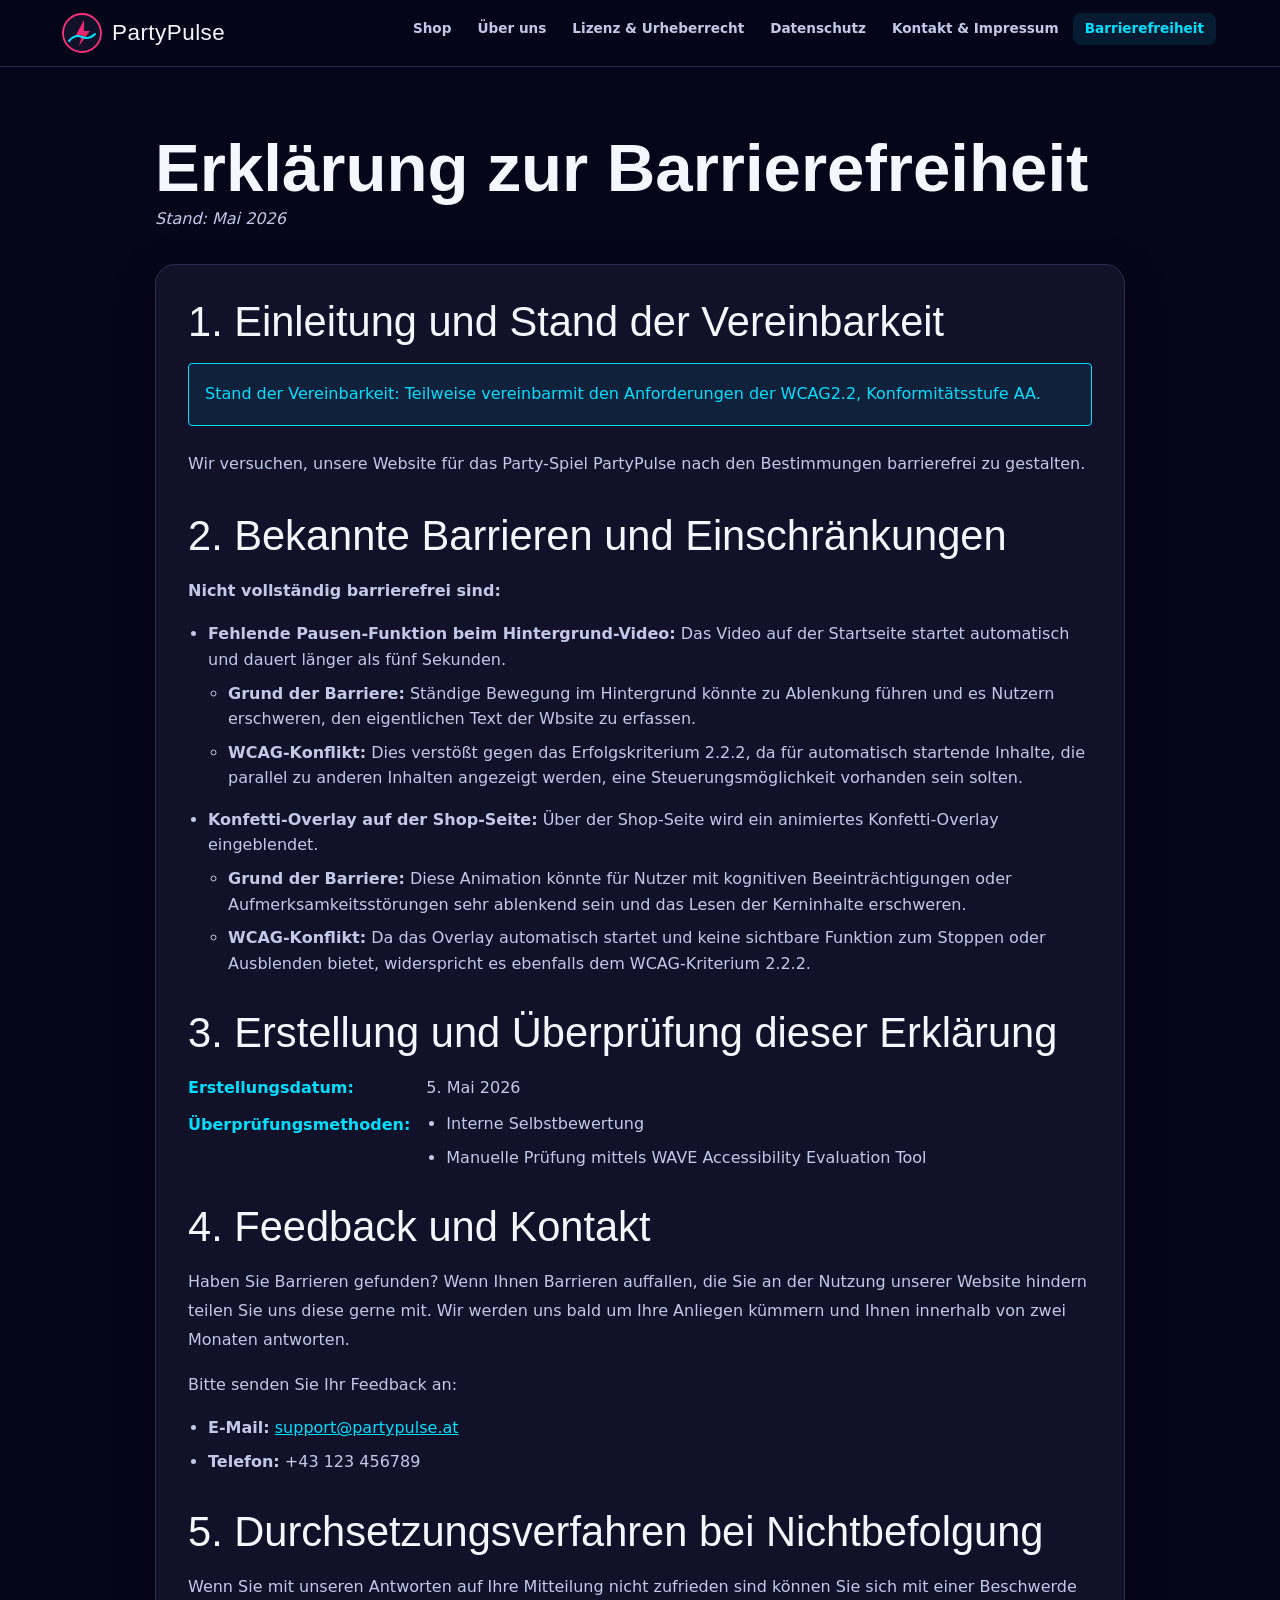
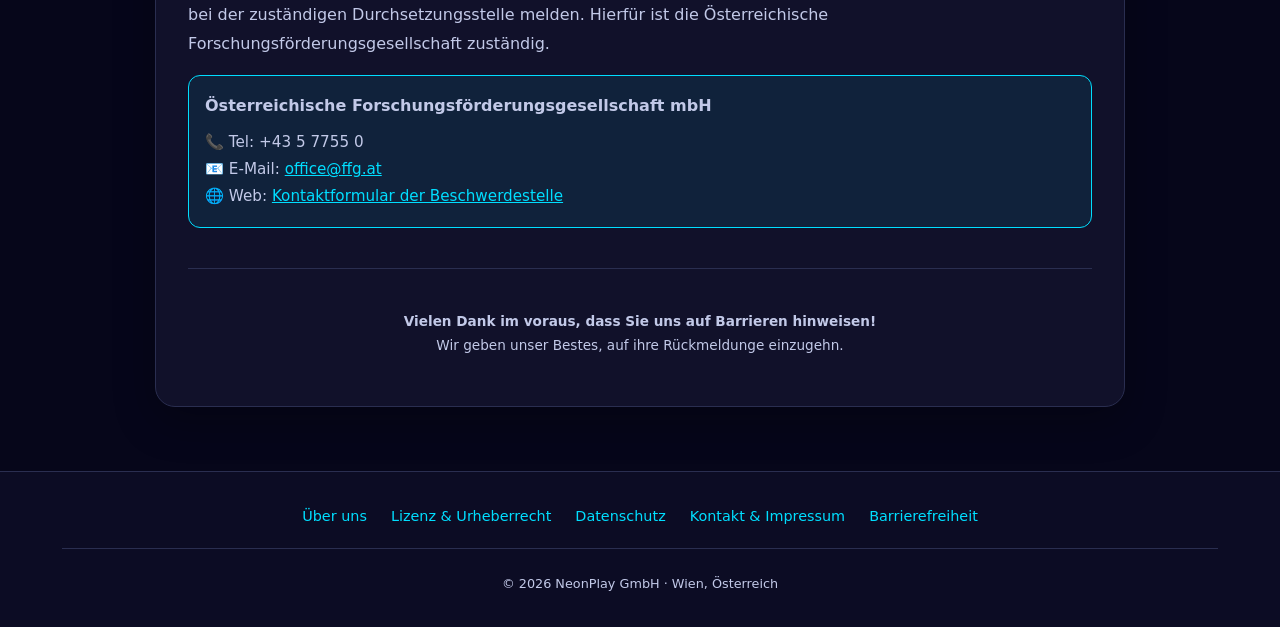
==== accessibility.html @ 3c129434 "ganze website fertig vorerst" ====
<!DOCTYPE html>
<html lang="de">

<head>
    <meta charset="UTF-8">
    <meta name="viewport" content="width=device-width, initial-scale=1.0, user-scalable=yes">
    <meta name="description"
        content="PartyPulse - Das ultimative digitale Party-Spiel für 2-10 Spieler. Quiz, Challenges, Mini-Games.">
    <title>Barrierefreiheit - PartyPulse</title>

    <link rel="stylesheet" href="style.css">
 </head>

<body class="professional">
  
    <header class="site-header">
        <div class="hdr">
            <a href="index.html" class="logo" aria-label="PartyPulse Startseite">
                <svg width="40" height="40" viewBox="0 0 40 40" fill="none" xmlns="http://www.w3.org/2000/svg"
                    aria-hidden="true">
                    <defs>
                        <linearGradient id="lg1" x1="0%" y1="0%" x2="100%" y2="100%">
                            <stop offset="0%" stop-color="#ff2f7a" />
                            <stop offset="100%" stop-color="#c71f5a" />
                        </linearGradient>
                    </defs>
                    <circle cx="20" cy="20" r="19" fill="#11112a" stroke="#ff2f7a" stroke-width="1.8" />
                    <path d="M22 7 L14 22 H20 L17 33 L28 18 H22 Z" fill="url(#lg1)" />
                    <path d="M7 28 Q13 21 20 24 Q27 27 33 21" stroke="#00deff" stroke-width="2" fill="none"
                        stroke-linecap="round" stroke-linejoin="round" />
                </svg>
                <span class="logo-wm">PartyPulse</span>
            </a>

            <button class="menu-btn" id="menuBtn" aria-expanded="false" aria-controls="mainNav"
                aria-label="Navigationsmenü öffnen/schließen">
                <svg width="22" height="22" viewBox="0 0 22 22" fill="none" xmlns="http://www.w3.org/2000/svg"
                    aria-hidden="true">
                    <rect y="3.5" width="22" height="2.4" rx="1.2" fill="currentColor" />
                    <rect y="9.8" width="22" height="2.4" rx="1.2" fill="currentColor" />
                    <rect y="16.1" width="22" height="2.4" rx="1.2" fill="currentColor" />
                </svg>
            </button>

            <nav class="main-nav" id="mainNav" aria-label="Hauptnavigation">
                <ul class="nav-list" role="list">
                    <li><a class="nav-link" href="index.html">Shop</a></li>
                    <li><a class="nav-link" href="about.html">Über uns</a></li>
                    <li><a class="nav-link" href="license.html">Lizenz & Urheberrecht</a></li>
                    <li><a class="nav-link" href="privacy.html">Datenschutz</a></li>
                    <li><a class="nav-link" href="contact.html">Kontakt & Impressum</a></li>
                    <li><a class="nav-link active" href="accessibility.html" aria-current="page">Barrierefreiheit</a></li>
                    </li>
                    <li></li>

                </ul>
            </nav>
        </div>
    </header>

    <main id="main" tabindex="-1">
        <article aria-label="Barrierefreiheitserklärung gemäß Web-Zugänglichkeits-Gesetz">
            <div class="wrap sec">
                <h1>Erklärung zur Barrierefreiheit</h1>
                <p><em>Stand: Mai 2026</em></p>

                <div class="card lp" style="margin-top:32px; padding: 32px;">

                    <h2 style="margin-top:0; margin-bottom: 16px;">1. Einleitung und Stand der
                        Vereinbarkeit</h2>
                    <div class="info-alert" style="margin-bottom: 24px; border-radius: 4px;">
                        Stand der Vereinbarkeit: Teilweise vereinbarmit den Anforderungen der WCAG2.2, Konformitätsstufe
                        AA.
                    </div>
                    <p>Wir versuchen, unsere Website für das Party-Spiel PartyPulse nach den
                        Bestimmungen barrierefrei zu gestalten.</p>

                    <h2 style="margin-top: 32px; margin-bottom: 16px;">2. Bekannte Barrieren und
                        Einschränkungen</h2>
                    <p><strong>Nicht vollständig barrierefrei sind:</strong></p>
                    <ul style="margin-left: 20px;">
                        <li style="margin-bottom: 16px;">
                            <strong>Fehlende Pausen-Funktion beim Hintergrund-Video:</strong> Das Video auf der
                            Startseite startet automatisch und dauert länger als fünf Sekunden.
                            <ul style="margin-top: 8px;">
                                <li><strong>Grund der Barriere:</strong> Ständige Bewegung im Hintergrund könnte zu Ablenkung führen und es Nutzern erschweren, 
                                    den eigentlichen Text der Wbsite zu erfassen.</li>
                                <li><strong>WCAG-Konflikt:</strong> Dies verstößt gegen das Erfolgskriterium 2.2.2, 
                                    da für automatisch startende Inhalte, die parallel zu
                                    anderen Inhalten angezeigt werden, eine Steuerungsmöglichkeit vorhanden
                                    sein solten.</li>
                            </ul>
                        </li>
                        <li style="margin-bottom: 8px;">
                            <strong>Konfetti-Overlay auf der Shop-Seite:</strong> Über der Shop-Seite wird ein
                            animiertes Konfetti-Overlay eingeblendet.
                            <ul style="margin-top: 8px;">
                                    <li><strong>Grund der Barriere:</strong> Diese Animation könnte für Nutzer mit kognitiven
                                    Beeinträchtigungen oder Aufmerksamkeitsstörungen sehr ablenkend sein und das Lesen
                                    der Kerninhalte erschweren.</li>
                                <li><strong>WCAG-Konflikt:</strong> Da das Overlay automatisch startet und keine
                                    sichtbare Funktion zum Stoppen oder Ausblenden bietet, widerspricht es ebenfalls dem
                                    WCAG-Kriterium 2.2.2.</li>
                            </ul>
                        </li>
                    </ul>

                    <h2 style="margin-top: 32px; margin-bottom: 16px;">3. Erstellung und Überprüfung
                        dieser Erklärung</h2>
                    <dl class="dl-grid" style="margin-top: 16px;">
                        <dt style="font-weight: bold;">Erstellungsdatum:</dt>
                        <dd style="color: var(--muted); margin: 0;">5. Mai 2026</dd>

                        <dt style="font-weight: bold;">Überprüfungsmethoden:</dt>
                        <dd style="margin: 0;">
                            <ul style="margin: 0; padding-left: 20px; color: var(--muted);">
                                <li>Interne Selbstbewertung</li>
                                <li>Manuelle Prüfung mittels WAVE Accessibility Evaluation Tool</li>
                            </ul>
                        </dd>
                    </dl>

                    <h2 style="margin-top: 32px; margin-bottom: 16px;">4. Feedback und Kontakt</h2>
                    <p>Haben Sie Barrieren gefunden? Wenn Ihnen Barrieren auffallen, die Sie an der
                        Nutzung unserer Website hindern teilen Sie uns diese gerne mit. Wir werden uns bald um Ihre
                        Anliegen kümmern und Ihnen innerhalb von zwei Monaten antworten.</p>
                    <p>Bitte senden Sie Ihr Feedback an:</p>
                    <ul style="margin-left: 20px;">
                        <li style="margin-bottom: 8px;"><strong>E-Mail:</strong> <a href="mailto:support@partypulse.at">support@partypulse.at</a></li>
                        <li style="margin-bottom: 8px;"><strong>Telefon:</strong> +43 123 456789</li>
                    </ul>

                    <h2 style="margin-top: 32px; margin-bottom: 16px;">5. Durchsetzungsverfahren bei
                        Nichtbefolgung</h2>
                    <p>Wenn Sie mit unseren Antworten auf Ihre Mitteilung nicht zufrieden sind können Sie sich mit
                        einer Beschwerde bei der zuständigen Durchsetzungsstelle melden. Hierfür ist die
                        Österreichische Forschungsförderungsgesellschaft zuständig.</p>

                    <div class="info-alert" style="margin: 16px 0; border-radius: var(--r);">
                        <p style="margin: 0;"><strong>Österreichische Forschungsförderungsgesellschaft mbH</strong></p>
                        <p style="margin: 8px 0 0 0; color: var(--muted); font-size: .95rem;">
                            📞 Tel: +43 5 7755 0<br>
                            📧 E-Mail: <a href="mailto:office@ffg.at">office@ffg.at</a><br>
                            🌐 Web: <a href="https://www.ffg.at/barrierefreiheit/beschwerdestelle" target="_blank"
                                rel="noopener">Kontaktformular der
                                Beschwerdestelle</a>
                        </p>
                    </div>

                    <hr class="div" style="border: 0; border-top: 1px solid var(--border); margin: 40px 0;">
                    <p style="color: var(--muted); font-size: .85rem; text-align: center;">
                        <strong>Vielen Dank im voraus, dass Sie uns auf Barrieren hinweisen!</strong><br>
                        Wir geben unser Bestes, auf ihre Rückmeldunge einzugehn.
                    </p>

                </div>
            </div>
        </article>
    </main>

<footer role="contentinfo">
        <div class="foot">
            <div class="foot-links"
                style="display: flex; flex-wrap: wrap; gap: 24px; margin-bottom: 24px; justify-content: center;">
                <a href="about.html" style="color: var(--cyan); text-decoration: none; font-size: .9rem;">Über uns</a>
                <a href="license.html" style="color: var(--cyan); text-decoration: none; font-size: .9rem;">Lizenz &
                    Urheberrecht</a>
                <a href="privacy.html"
                    style="color: var(--cyan); text-decoration: none; font-size: .9rem;">Datenschutz</a>
                <a href="contact.html" style="color: var(--cyan); text-decoration: none; font-size: .9rem;">Kontakt & Impressum</a>
                <a href="accessibility.html"
                    style="color: var(--cyan); text-decoration: none; font-size: .9rem;">Barrierefreiheit</a>
            </div>
            <div class="foot-bot" style="text-align: center; color: var(--muted); font-size: .8rem;">
                <span>© 2026 NeonPlay GmbH · Wien, Österreich</span>
            </div>
        </div>
    </footer>

    <script src="script.js"></script>
</body>

</html>
---- style.css ----
:root {
  --bg-deep: #06061a;
  --bg-mid: #0c0c24;
  --card: #11112a;
  --border: #2a2e50;
  --pink: #c41d5c;
  --pink-d: #8f1146;
  --cyan: #00deff;
  --lime: #aaff00;
  --yellow: #ffdd00;
  --text: #f5f7ff;
  --muted: #c2c9e8;
  --faint: #606580;
  --r: 12px;
  --rl: 20px;
  --shadow: 0 6px 42px rgba(0,0,0,.45);
  --fh: 'Arial Black', Impact, sans-serif;
  --fb: system-ui, -apple-system, 'Segoe UI', Roboto, Helvetica, Arial, sans-serif;
  --trans: .2s ease;
}

*, *::before, *::after {
  box-sizing: border-box;
  margin: 0;
  padding: 0;
}

html { scroll-behavior: smooth; }

body {
  font-family: var(--fb);
  background: var(--bg-deep);
  color: var(--text);
  line-height: 1.7;
  overflow-x: hidden;
}

/* ================================================================
   WCAG 2.2 - ACCESSIBILITY
   ================================================================ */
.skip-link {
  position: absolute;
  top: -80px;
  left: 16px;
  padding: 10px 22px;
  background: var(--pink);
  color: #fff;
  font-weight: 800;
  font-size: .95rem;
  text-decoration: none;
  border-radius: var(--r);
  z-index: 9999;
  transition: top .2s;
}
.skip-link:focus { top: 14px; }

:focus-visible {
  outline: 3px solid var(--cyan);
  outline-offset: 3px;
  border-radius: 4px;
}

/* ================================================================
   HEADER & NAVIGATION
   ================================================================ */
.site-header {
  position: sticky;
  top: 0;
  z-index: 300;
  background: rgba(6,6,26,.93);
  backdrop-filter: blur(14px);
  -webkit-backdrop-filter: blur(14px);
  border-bottom: 1px solid var(--border);
}
.hdr {
  max-width: 1200px;
  margin: 0 auto;
  padding: 0 22px;
  height: 66px;
  display: flex;
  align-items: center;
  justify-content: space-between;
  gap: 20px;
}
.logo {
  display: flex;
  align-items: center;
  gap: 10px;
  text-decoration: none;
  color: var(--text);
  flex-shrink: 0;
}
.logo-wm {
  font-family: var(--fh);
  font-size: 1.4rem;
  color: var(--text);
  letter-spacing: .5px;
}

.main-nav { flex: 1; }
.nav-list {
  list-style: none;
  display: flex;
  align-items: center;
  align-content: center;
  justify-content: flex-end;
  gap: 2px;
  flex-wrap: wrap;
}
.nav-link {
  display: flex;
  align-items: center;
  gap: 4px;
  padding: 7px 12px;
  color: var(--muted);
  text-decoration: none;
  font-weight: 700;
  font-size: .85rem;
  border-radius: 8px;
  transition: color var(--trans), background var(--trans);
  white-space: nowrap;
  line-height: 1;
  height: 32px;
}
.nav-link:hover { color: var(--text); background: var(--border); }
.nav-link.active { color: var(--cyan); background: rgba(0,222,255,.08); }

.menu-btn {
  display: none;
  background: none;
  border: 1px solid var(--border);
  border-radius: 8px;
  padding: 8px;
  cursor: pointer;
  color: var(--text);
}
@media (max-width: 800px) {
  .menu-btn { display: flex; align-items: center; }
  .main-nav {
    display: none;
    position: absolute;
    top: 66px; left: 0; right: 0;
    background: var(--bg-mid);
    border-bottom: 1px solid var(--border);
    padding: 10px 14px;
    z-index: 299;
  }
  .main-nav.open { display: block; }
  .nav-list { flex-direction: column; align-items: stretch; }
  .nav-link { padding: 12px 14px; font-size: .95rem; }
}

/* ================================================================
   LAYOUT
   ================================================================ */
main { min-height: calc(100vh - 66px); }
.wrap { max-width: 1100px; margin: 0 auto; padding: 0 22px; }
.sec { padding: 64px 0; }
.sec-sm { padding: 40px 0; }

h1 { font-family: var(--fh); font-size: clamp(2.4rem,5.5vw,4.2rem); line-height: 1.1; }
h2 { font-family: var(--fh); font-size: clamp(1.7rem,3.8vw,2.6rem); line-height: 1.2; font-weight: normal;}
h3 { font-family: var(--fh); font-size: clamp(1.2rem,2.8vw,1.7rem); line-height: 1.3; font-weight: normal;}
h4 { font-family: var(--fb); font-size: 1rem; font-weight: 800; }

p { margin-bottom: 1em; color: var(--muted); }
p:last-child { margin-bottom: 0; }
a { color: var(--cyan); }
a:hover { color: var(--pink); }

.eyebrow {
  font-size: .78rem;
  font-weight: 800;
  letter-spacing: .12em;
  text-transform: uppercase;
  color: var(--pink);
  margin-bottom: 12px;
}

.card {
  background: var(--card);
  border: 1px solid var(--border);
  border-radius: var(--rl);
  padding: 28px;
}

.g3 { display: grid; grid-template-columns: repeat(auto-fit,minmax(270px,1fr)); gap: 22px; }
.g2 { display: grid; grid-template-columns: repeat(auto-fit,minmax(300px,1fr)); gap: 28px; }

/* Hero Section */
.hero {
  background: linear-gradient(135deg, var(--bg-deep) 0%, var(--bg-mid) 100%);
  padding: 80px 0;
  text-align: center;
}
.hero-in { max-width: 600px; margin: 0 auto; }
.hero-sub {
  font-size: 1.1rem;
  margin: 20px 0 32px;
  color: var(--text);
}
.hero-btns { display: flex; gap: 16px; justify-content: center; flex-wrap: wrap; }

/* Buttons */
.btn {
  display: inline-flex;
  align-items: center;
  justify-content: center;
  gap: 8px;
  padding: 12px 24px;
  font-family: var(--fb);
  font-weight: 700;
  font-size: .95rem;
  border: none;
  border-radius: var(--r);
  cursor: pointer;
  text-decoration: none;
  transition: all var(--trans);
  white-space: nowrap;
}
.btn-p { background: var(--pink); color: #fff; }
.btn-p:hover { background: var(--pink-d); transform: translateY(-2px); box-shadow: var(--shadow); }
.btn-o { background: transparent; color: var(--text); border: 1px solid rgba(255,255,255,.24); }
.btn-o:hover { background: rgba(255,255,255,.08); color: var(--text); transform: translateY(-2px); box-shadow: 0 8px 24px rgba(0,0,0,.12); }
.btn-lg { padding: 16px 32px; font-size: 1.05rem; }

/* Pricing */
.price-grid {
  display: grid;
  grid-template-columns: repeat(auto-fit, minmax(280px, 1fr));
  gap: 24px;
  margin-top: 40px;
}
.price-card {
  background: var(--card);
  border: 1px solid var(--border);
  border-radius: var(--rl);
  padding: 32px;
  text-align: center;
  position: relative;
}
.price-card.feat { border-color: var(--pink); box-shadow: 0 0 20px rgba(255,47,122,.3); }
.price-name { font-family: var(--fh); font-size: 1.3rem; margin-bottom: 8px; }
.price-amt { font-family: var(--fh); font-size: 2.5rem; font-weight: normal; margin-bottom: 4px; }
.price-per { font-size: .85rem; color: var(--muted); margin-bottom: 24px; }

/* Footer */
footer {
  background: var(--bg-mid);
  border-top: 1px solid var(--border);
  padding: 32px 0;
}
.foot { max-width: 1200px; margin: 0 auto; padding: 0 22px; }
.foot-links {
  display: grid;
  grid-template-columns: repeat(auto-fit, minmax(120px, 1fr));
  gap: 24px;
  margin-bottom: 24px;
  justify-content: center;
  text-align: center;
  padding-bottom: 20px;
  border-bottom: 1px solid var(--border);
}
.foot-links a {
  color: var(--cyan);
  text-decoration: none;
  font-size: .9rem;
  transition: color var(--trans);
}
.foot-links a:hover { color: var(--pink); }
.foot-bot {
  display: flex;
  justify-content: center;
  align-items: center;
  font-size: .85rem;
  color: var(--muted);
}

/* List styling for accessibility page */
ul {
  margin-left: 20px;
  color: var(--muted);
}
ul li {
  margin-bottom: 8px;
  line-height: 1.6;
}
ul li:last-child { margin-bottom: 0; }

/* Definition list (dl) styling */
dl {
  margin: 16px 0;
}

@media (max-width: 600px) {
  .foot-links {
    grid-template-columns: repeat(2, 1fr);
    gap: 12px;
  }
}

/* Modal */
.modal {
  position: fixed;
  top: 0; left: 0; right: 0; bottom: 0;
  background: rgba(0,0,0,.8);
  display: flex;
  align-items: center;
  justify-content: center;
  z-index: 1000;
  opacity: 0;
  visibility: hidden;
  transition: all .3s;
}
.modal.open { opacity: 1; visibility: visible; }
.modal-in {
  background: var(--card);
  border: 1px solid var(--border);
  border-radius: var(--rl);
  padding: 32px;
  max-width: 500px;
  width: 90%;
  position: relative;
}
.modal-close {
  position: absolute;
  top: 16px; right: 16px;
  background: none;
  border: none;
  color: var(--text);
  font-size: 1.5rem;
  cursor: pointer;
}
.modal h3 { margin-bottom: 16px; }
.modal p { margin-bottom: 24px; }
.modal form { display: grid; gap: 16px; }
.modal input, .modal select {
  padding: 12px;
  border: 1px solid var(--border);
  border-radius: var(--r);
  background: var(--bg-mid);
  color: var(--text);
}
.modal .btn { width: 100%; }

/* Utility */
.badge {
  display: inline-block;
  padding: 4px 12px;
  font-size: .75rem;
  font-weight: 800;
  border-radius: 20px;
  text-transform: uppercase;
  letter-spacing: .05em;
}
.b-pink { background: var(--pink); color: #fff; }
.div { height: 1px; background: var(--border); margin: 48px 0; border: none; }
.info-alert {
  background: rgba(0,222,255,.1);
  border: 1px solid var(--cyan);
  border-radius: var(--r);
  padding: 16px;
  margin: 16px 0;
}
.brand-box {
  background: var(--card);
  border: 1px solid var(--border);
  border-radius: var(--rl);
  padding: 24px;
  margin: 24px 0;
}
.brand-demo {
  text-align: center;
  margin: 16px 0;
  padding: 20px;
  background: var(--bg-mid);
  border-radius: var(--r);
}
.lp { line-height: 1.8; }
.lp h3 { margin-top: 32px; margin-bottom: 8px; }
.lp p, .lp address { margin-bottom: 16px; }
.dl-grid { display: grid; grid-template-columns: auto 1fr; gap: 8px 16px; }
.dl-grid dt { font-weight: 800; }
.dl-grid dd { color: var(--text); }
.cf { display: grid; gap: 16px; }
.cf label { font-weight: 700; margin-bottom: 4px; }
.cf input, .cf textarea {
  padding: 12px;
  border: 1px solid var(--border);
  border-radius: var(--r);
  background: var(--bg-mid);
  color: var(--text);
  font-family: inherit;
  transition: border-color var(--trans), box-shadow var(--trans);
}
.cf input[aria-invalid="true"], .cf textarea[aria-invalid="true"] {
  border-color: var(--pink);
  box-shadow: 0 0 0 2px rgba(255, 47, 122, 0.15);
}
.cf textarea { resize: vertical; min-height: 120px; }

/* Error Messages - WCAG 2.2 3.3.1 Error Identification */
.error-msg {
  display: none;
  color: var(--pink);
  font-size: .85rem;
  font-weight: 700;
  margin-top: 4px;
  padding-top: 4px;
}
.error-msg.show {
  display: block;
}

body.professional {
  background: var(--bg-deep);
  color: var(--text);
}

body.professional .site-header {
  background: rgba(6,6,26,.95);
  border-bottom-color: var(--border);
  color: var(--text);
}

body.professional .hdr {
  color: var(--text);
}

body.professional .logo-wm {
  color: var(--text);
}

body.professional .logo svg {
  filter: none;
  opacity: 1;
}

body.professional .nav-link {
  color: var(--muted);
  background: transparent;
}

body.professional .nav-link:hover {
  color: var(--text);
  background: rgba(255,255,255,.06);
}

body.professional .nav-link.active {
  color: var(--cyan);
  background: rgba(0,222,255,.1);
}

body.professional .site-header,
body.professional .main-nav,
body.professional .nav-link,
body.professional .btn {
  transition: background var(--trans), color var(--trans), border-color var(--trans);
}

body.professional .wrap {
  max-width: 970px;
}

body.professional .card,
body.professional .brand-box,
body.professional .modal-in {
  background: var(--card);
  border-color: var(--border);
  box-shadow: 0 14px 42px rgba(0, 0, 0, 0.28);
}

body.professional .hero {
  background: transparent;
}

body.professional h1,
body.professional h2,
body.professional h3,
body.professional h4 {
  color: var(--text);
}

body.professional p,
body.professional li,
body.professional dd,
body.professional address {
  color: var(--muted);
}

body.professional a {
  color: var(--cyan);
}

body.professional a:hover {
  color: var(--text);
}

body.professional .eyebrow,
body.professional .dl-grid dt,
body.professional .info-alert {
  color: var(--cyan);
}

body.professional .info-alert {
  background: rgba(0,222,255,.08);
  border-color: var(--cyan);
}

body.professional .btn-p {
  background: var(--cyan);
  color: #06061a;
}

body.professional .btn-p:hover {
  background: #00b8d6;
}

body.professional .div {
  background: var(--border);
}

body.professional .foot {
  background: transparent;
  color: var(--muted);
}

body.professional .foot-links a {
  color: var(--cyan);
}

body.professional .foot-links a:hover {
  color: #aaff00;
}

body.professional .cf input,
body.professional .cf textarea {
  background: var(--bg-mid);
  border-color: var(--border);
  color: var(--text);
}

body.professional .cf input[aria-invalid="true"],
body.professional .cf textarea[aria-invalid="true"] {
  border-color: #ca3e47;
  box-shadow: 0 0 0 2px rgba(202, 62, 71, .15);
}
 
body.professional .badge {
  background: rgba(37,96,127,.12);
  color: #0f172a;
}
body.professional .b-pink,
body.professional .b-cyan {
  background: rgba(37,96,127,.12);
  color: #0f172a;
}

body.professional ::placeholder {
  color: #94a3b8;
}
/* =========================================
       CONFETTI OVERLAY STYLES
       ========================================= */
    #confetti-video {
      position: absolute;
      top: 0;
      left: 0;
      width: 100%;
      height: 100%;
      object-fit: cover;
      z-index: 50; /* Legt das Konfetti ÜBER den Text und Titel */
      
      /* DER ZAUBERTRICK: Macht den schwarzen Hintergrund des Videos unsichtbar */
      mix-blend-mode: screen; 
      
      /* WICHTIG: Erlaubt es, den Button unter dem Video trotzdem anzuklicken */
      pointer-events: none; 
    }
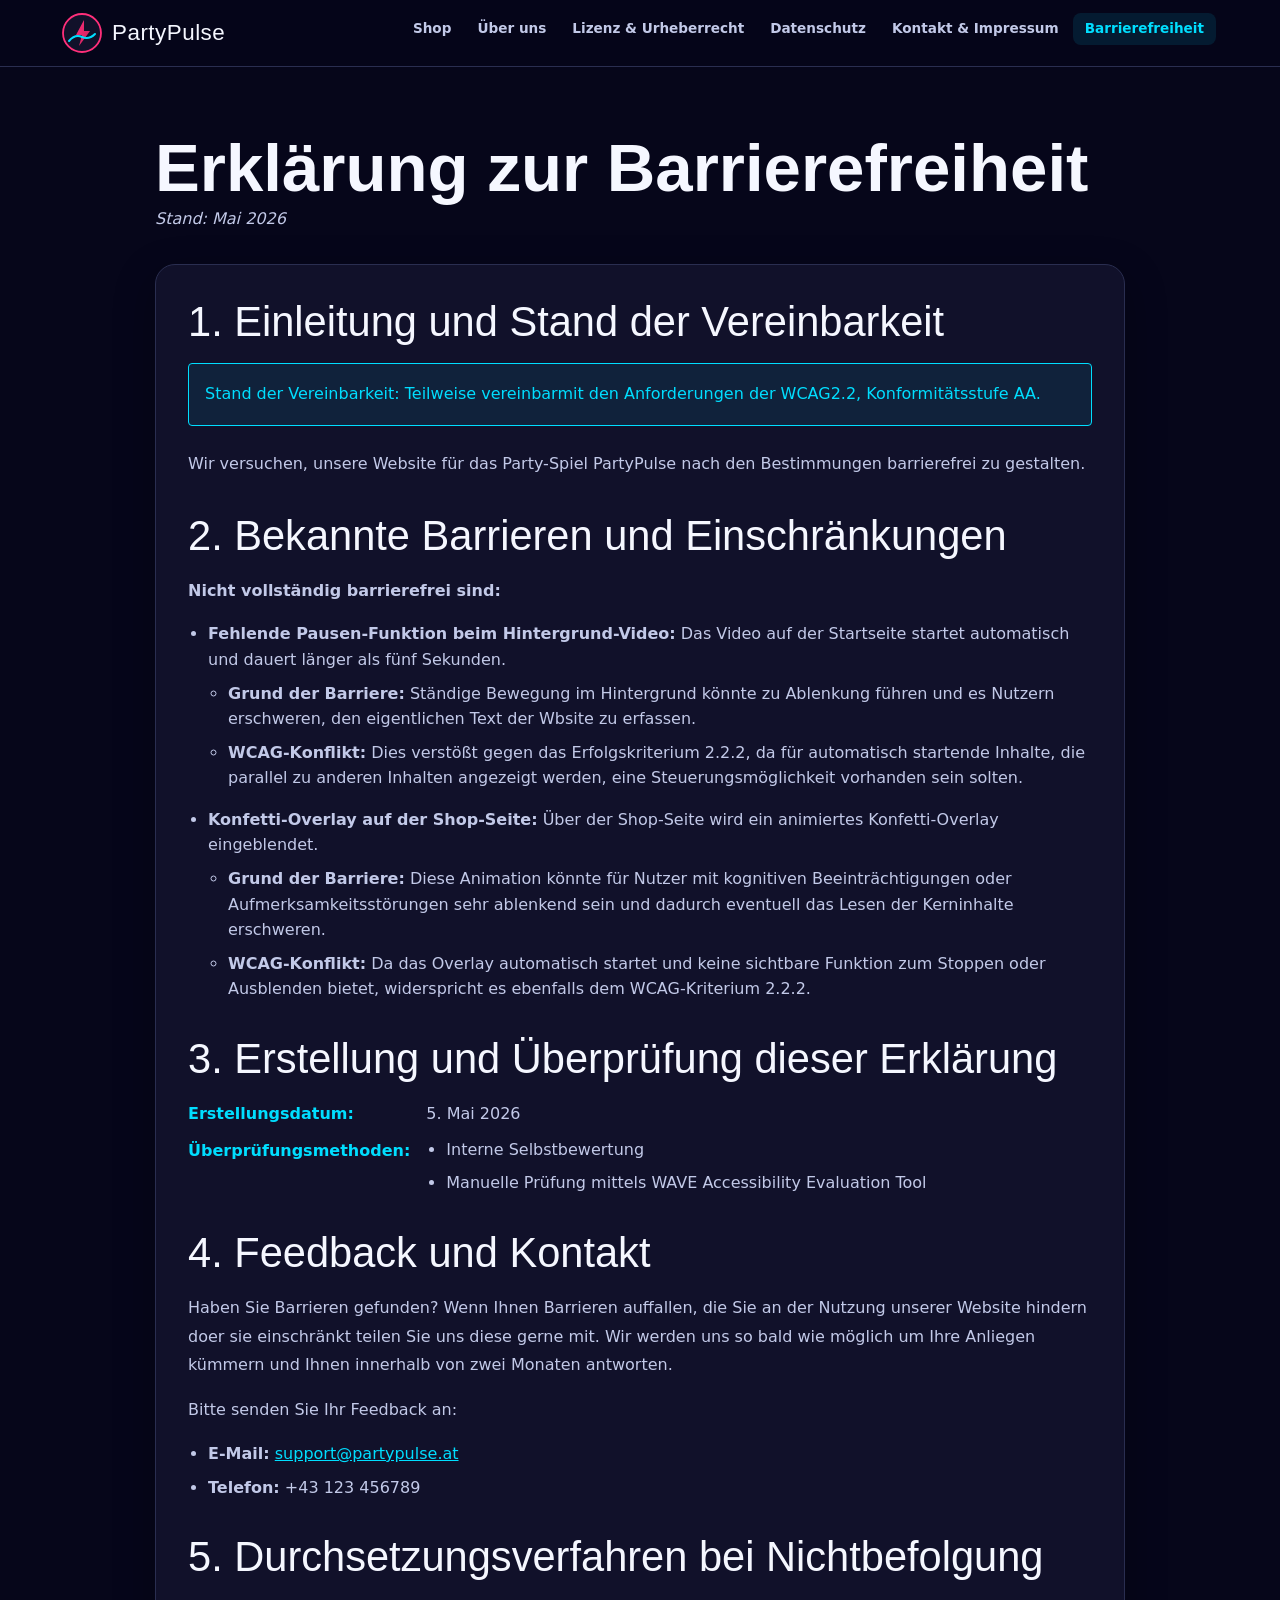
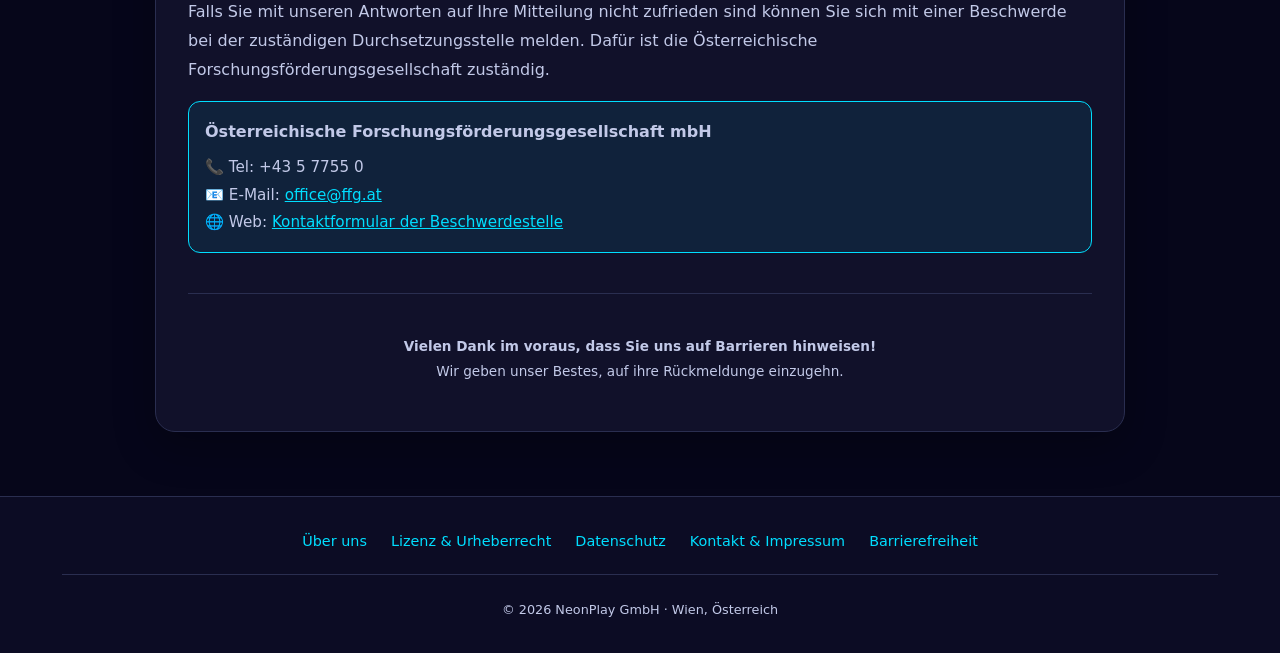
==== commit 64e44a89: "clean up" ====
--- a/accessibility.html
+++ b/accessibility.html
@@ -96,7 +96,7 @@
                             animiertes Konfetti-Overlay eingeblendet.
                             <ul style="margin-top: 8px;">
                                     <li><strong>Grund der Barriere:</strong> Diese Animation könnte für Nutzer mit kognitiven
-                                    Beeinträchtigungen oder Aufmerksamkeitsstörungen sehr ablenkend sein und das Lesen
+                                    Beeinträchtigungen oder Aufmerksamkeitsstörungen sehr ablenkend sein und dadurch eventuell das Lesen
                                     der Kerninhalte erschweren.</li>
                                 <li><strong>WCAG-Konflikt:</strong> Da das Overlay automatisch startet und keine
                                     sichtbare Funktion zum Stoppen oder Ausblenden bietet, widerspricht es ebenfalls dem
@@ -122,7 +122,8 @@
 
                     <h2 style="margin-top: 32px; margin-bottom: 16px;">4. Feedback und Kontakt</h2>
                     <p>Haben Sie Barrieren gefunden? Wenn Ihnen Barrieren auffallen, die Sie an der
-                        Nutzung unserer Website hindern teilen Sie uns diese gerne mit. Wir werden uns bald um Ihre
+                        Nutzung unserer Website hindern doer sie einschränkt teilen Sie uns diese gerne mit. 
+                        Wir werden uns so bald wie möglich um Ihre
                         Anliegen kümmern und Ihnen innerhalb von zwei Monaten antworten.</p>
                     <p>Bitte senden Sie Ihr Feedback an:</p>
                     <ul style="margin-left: 20px;">
@@ -132,8 +133,8 @@
 
                     <h2 style="margin-top: 32px; margin-bottom: 16px;">5. Durchsetzungsverfahren bei
                         Nichtbefolgung</h2>
-                    <p>Wenn Sie mit unseren Antworten auf Ihre Mitteilung nicht zufrieden sind können Sie sich mit
-                        einer Beschwerde bei der zuständigen Durchsetzungsstelle melden. Hierfür ist die
+                    <p>Falls Sie mit unseren Antworten auf Ihre Mitteilung nicht zufrieden sind können Sie sich mit
+                        einer Beschwerde bei der zuständigen Durchsetzungsstelle melden. Dafür ist die
                         Österreichische Forschungsförderungsgesellschaft zuständig.</p>
 
                     <div class="info-alert" style="margin: 16px 0; border-radius: var(--r);">
